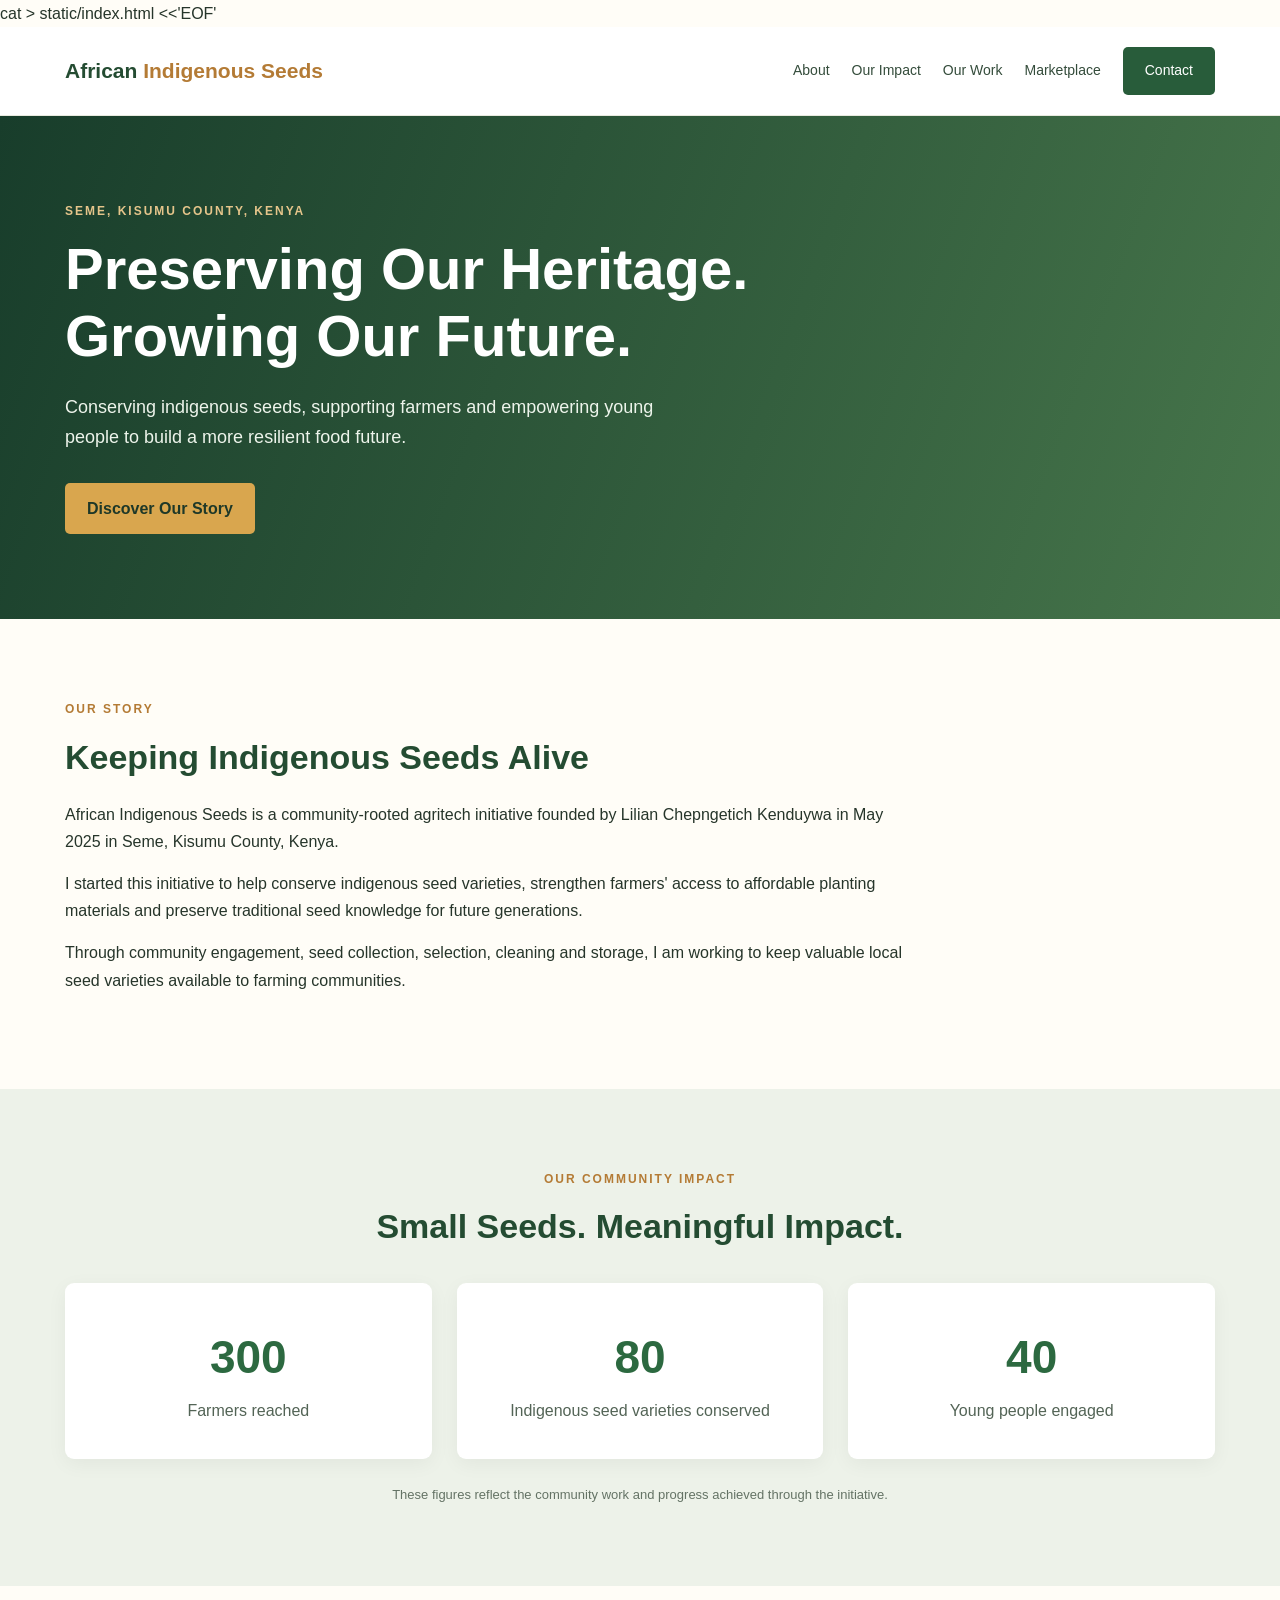
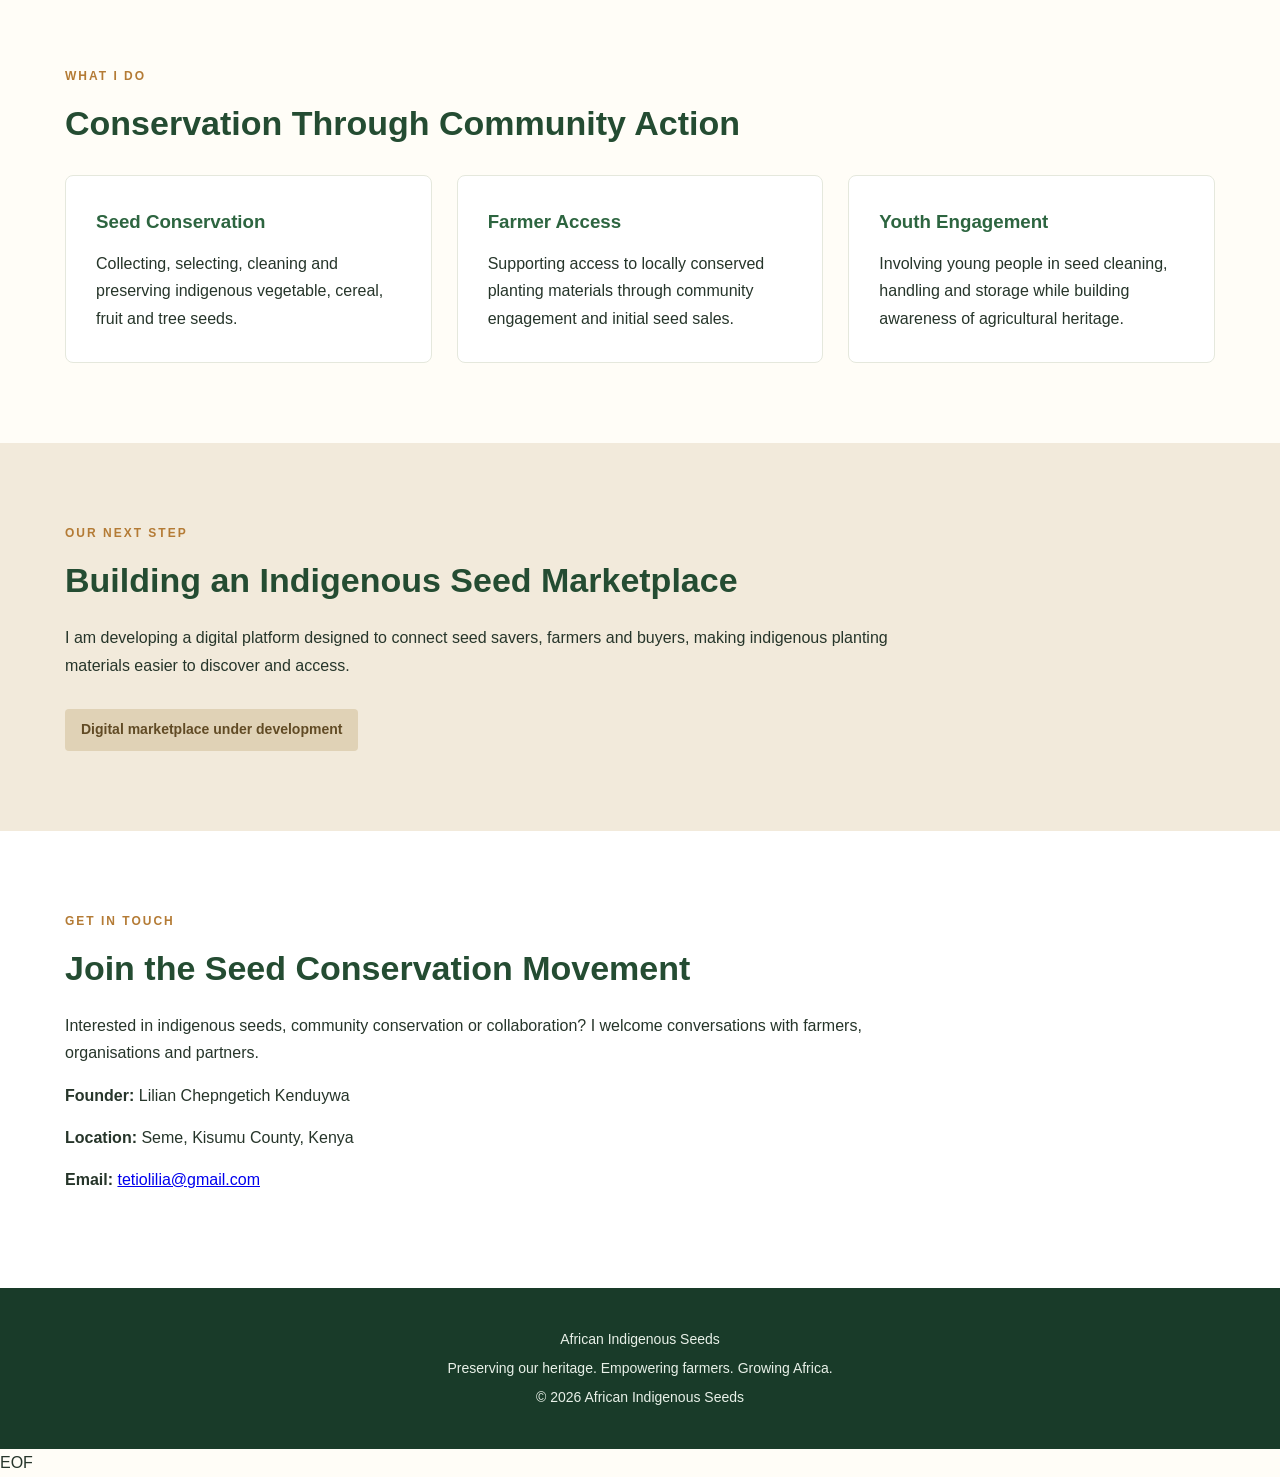
==== static/index.html @ dacdfb58 "Build African Indigenous Seeds website" ====
cat > static/index.html <<'EOF'
<!DOCTYPE html>
<html lang="en">
<head>
    <meta charset="UTF-8">
    <meta name="viewport" content="width=device-width, initial-scale=1.0">
    <meta name="description" content="African Indigenous Seeds preserves indigenous seeds, supports farmers and empowers young people through community-led seed conservation.">
    <title>African Indigenous Seeds | Preserving Our Heritage</title>
    <link rel="stylesheet" href="css/style.css">
</head>
<body>

    <header class="header">
        <div class="container nav">
            <a href="#" class="logo">African <span>Indigenous Seeds</span></a>
            <nav>
                <a href="#about">About</a>
                <a href="#impact">Our Impact</a>
                <a href="#work">Our Work</a>
                <a href="#marketplace">Marketplace</a>
                <a href="#contact" class="nav-button">Contact</a>
            </nav>
        </div>
    </header>

    <main>
        <section class="hero">
            <div class="container hero-content">
                <p class="eyebrow">SEME, KISUMU COUNTY, KENYA</p>
                <h1>Preserving Our Heritage.<br>Growing Our Future.</h1>
                <p class="hero-text">
                    Conserving indigenous seeds, supporting farmers and empowering
                    young people to build a more resilient food future.
                </p>
                <a href="#about" class="button">Discover Our Story</a>
            </div>
        </section>

        <section class="intro section" id="about">
            <div class="container">
                <p class="eyebrow">OUR STORY</p>
                <h2>Keeping Indigenous Seeds Alive</h2>
                <p>
                    African Indigenous Seeds is a community-rooted agritech initiative
                    founded by Lilian Chepngetich Kenduywa in May 2025 in Seme,
                    Kisumu County, Kenya.
                </p>
                <p>
                    I started this initiative to help conserve indigenous seed
                    varieties, strengthen farmers' access to affordable planting
                    materials and preserve traditional seed knowledge for future
                    generations.
                </p>
                <p>
                    Through community engagement, seed collection, selection,
                    cleaning and storage, I am working to keep valuable local
                    seed varieties available to farming communities.
                </p>
            </div>
        </section>

        <section class="impact section" id="impact">
            <div class="container">
                <p class="eyebrow">OUR COMMUNITY IMPACT</p>
                <h2>Small Seeds. Meaningful Impact.</h2>
                <div class="impact-grid">
                    <div class="impact-card">
                        <strong>300</strong>
                        <span>Farmers reached</span>
                    </div>
                    <div class="impact-card">
                        <strong>80</strong>
                        <span>Indigenous seed varieties conserved</span>
                    </div>
                    <div class="impact-card">
                        <strong>40</strong>
                        <span>Young people engaged</span>
                    </div>
                </div>
                <p class="note">
                    These figures reflect the community work and progress achieved
                    through the initiative.
                </p>
            </div>
        </section>

        <section class="work section" id="work">
            <div class="container">
                <p class="eyebrow">WHAT I DO</p>
                <h2>Conservation Through Community Action</h2>
                <div class="work-grid">
                    <article class="work-card">
                        <h3>Seed Conservation</h3>
                        <p>
                            Collecting, selecting, cleaning and preserving indigenous
                            vegetable, cereal, fruit and tree seeds.
                        </p>
                    </article>
                    <article class="work-card">
                        <h3>Farmer Access</h3>
                        <p>
                            Supporting access to locally conserved planting materials
                            through community engagement and initial seed sales.
                        </p>
                    </article>
                    <article class="work-card">
                        <h3>Youth Engagement</h3>
                        <p>
                            Involving young people in seed cleaning, handling and
                            storage while building awareness of agricultural heritage.
                        </p>
                    </article>
                </div>
            </div>
        </section>

        <section class="marketplace section" id="marketplace">
            <div class="container">
                <p class="eyebrow">OUR NEXT STEP</p>
                <h2>Building an Indigenous Seed Marketplace</h2>
                <p>
                    I am developing a digital platform designed to connect seed
                    savers, farmers and buyers, making indigenous planting materials
                    easier to discover and access.
                </p>
                <span class="status">Digital marketplace under development</span>
            </div>
        </section>

        <section class="contact section" id="contact">
            <div class="container">
                <p class="eyebrow">GET IN TOUCH</p>
                <h2>Join the Seed Conservation Movement</h2>
                <p>
                    Interested in indigenous seeds, community conservation or
                    collaboration? I welcome conversations with farmers,
                    organisations and partners.
                </p>
                <p><strong>Founder:</strong> Lilian Chepngetich Kenduywa</p>
                <p><strong>Location:</strong> Seme, Kisumu County, Kenya</p>
                <p><strong>Email:</strong> <a href="mailto:tetiolilia@gmail.com">tetiolilia@gmail.com</a></p>
            </div>
        </section>
    </main>

    <footer>
        <div class="container">
            <p>African Indigenous Seeds</p>
            <p>Preserving our heritage. Empowering farmers. Growing Africa.</p>
            <p>&copy; <span id="current-year"></span> African Indigenous Seeds</p>
        </div>
    </footer>

    <script src="js/script.js"></script>
</body>
</html>
EOF
---- static/css/style.css ----
* {
    margin: 0;
    padding: 0;
    box-sizing: border-box;
}

html {
    scroll-behavior: smooth;
}

body {
    font-family: Arial, sans-serif;
    color: #26352a;
    line-height: 1.7;
    background: #fffdf7;
}

.container {
    width: 90%;
    max-width: 1150px;
    margin: auto;
}

.header {
    background: #ffffff;
    padding: 20px 0;
    border-bottom: 1px solid #e8eadf;
}

.nav {
    display: flex;
    justify-content: space-between;
    align-items: center;
    gap: 20px;
}

.logo {
    font-size: 21px;
    font-weight: bold;
    color: #244c32;
    text-decoration: none;
}

.logo span {
    color: #b47b35;
}

nav {
    display: flex;
    align-items: center;
    gap: 22px;
}

nav a {
    color: #344c3b;
    text-decoration: none;
    font-size: 14px;
}

nav a:hover {
    color: #a66d2c;
}

.nav-button,
.button {
    background: #285c3a;
    color: white;
    padding: 12px 22px;
    border-radius: 5px;
    text-decoration: none;
    display: inline-block;
}

nav .nav-button {
    color: white;
}

.hero {
    min-height: 490px;
    display: flex;
    align-items: center;
    background: linear-gradient(110deg, #183d2b, #47764b);
    color: white;
}

.hero-content {
    padding-top: 85px;
    padding-bottom: 85px;
}

.eyebrow {
    color: #b47b35;
    font-weight: bold;
    letter-spacing: 2px;
    font-size: 12px;
    margin-bottom: 15px;
}

.hero .eyebrow {
    color: #e5c58b;
}

.hero h1 {
    font-size: clamp(36px, 5vw, 58px);
    line-height: 1.15;
    margin-bottom: 22px;
}

.hero-text {
    max-width: 620px;
    font-size: 18px;
    margin-bottom: 30px;
    color: #edf4eb;
}

.button {
    background: #d9a64e;
    color: #1e3828;
    font-weight: bold;
}

.section {
    padding: 80px 0;
}

.section h2 {
    font-size: 34px;
    line-height: 1.3;
    margin-bottom: 22px;
    color: #244c32;
}

.intro p:not(.eyebrow),
.marketplace p:not(.eyebrow),
.contact p:not(.eyebrow) {
    max-width: 850px;
    margin-bottom: 15px;
}

.impact {
    background: #edf2e9;
    text-align: center;
}

.impact-grid {
    display: grid;
    grid-template-columns: repeat(3, 1fr);
    gap: 25px;
    margin-top: 35px;
}

.impact-card {
    background: white;
    padding: 35px 20px;
    border-radius: 9px;
    box-shadow: 0 5px 20px rgba(0, 0, 0, 0.05);
}

.impact-card strong {
    display: block;
    color: #2c6940;
    font-size: 46px;
}

.impact-card span {
    color: #536456;
}

.note {
    margin-top: 25px;
    font-size: 13px;
    color: #647365;
}

.work-grid {
    display: grid;
    grid-template-columns: repeat(3, 1fr);
    gap: 25px;
    margin-top: 30px;
}

.work-card {
    padding: 30px;
    border: 1px solid #e5e8dd;
    border-radius: 8px;
    background: white;
}

.work-card h3 {
    color: #2d6540;
    margin-bottom: 12px;
}

.marketplace {
    background: #f2eadb;
}

.status {
    display: inline-block;
    margin-top: 15px;
    padding: 9px 16px;
    background: #e0d2b6;
    color: #614b25;
    border-radius: 4px;
    font-size: 14px;
    font-weight: bold;
}

.contact {
    background: white;
}

footer {
    background: #193b29;
    color: #e8f0e8;
    text-align: center;
    padding: 35px 0;
    font-size: 14px;
}

footer p {
    margin: 5px 0;
}

@media (max-width: 768px) {
    .nav {
        flex-direction: column;
    }

    nav {
        flex-wrap: wrap;
        justify-content: center;
        gap: 13px;
    }

    .hero {
        min-height: 400px;
    }

    .impact-grid,
    .work-grid {
        grid-template-columns: 1fr;
    }

    .section {
        padding: 55px 0;
    }

    .section h2 {
        font-size: 28px;
    }
}
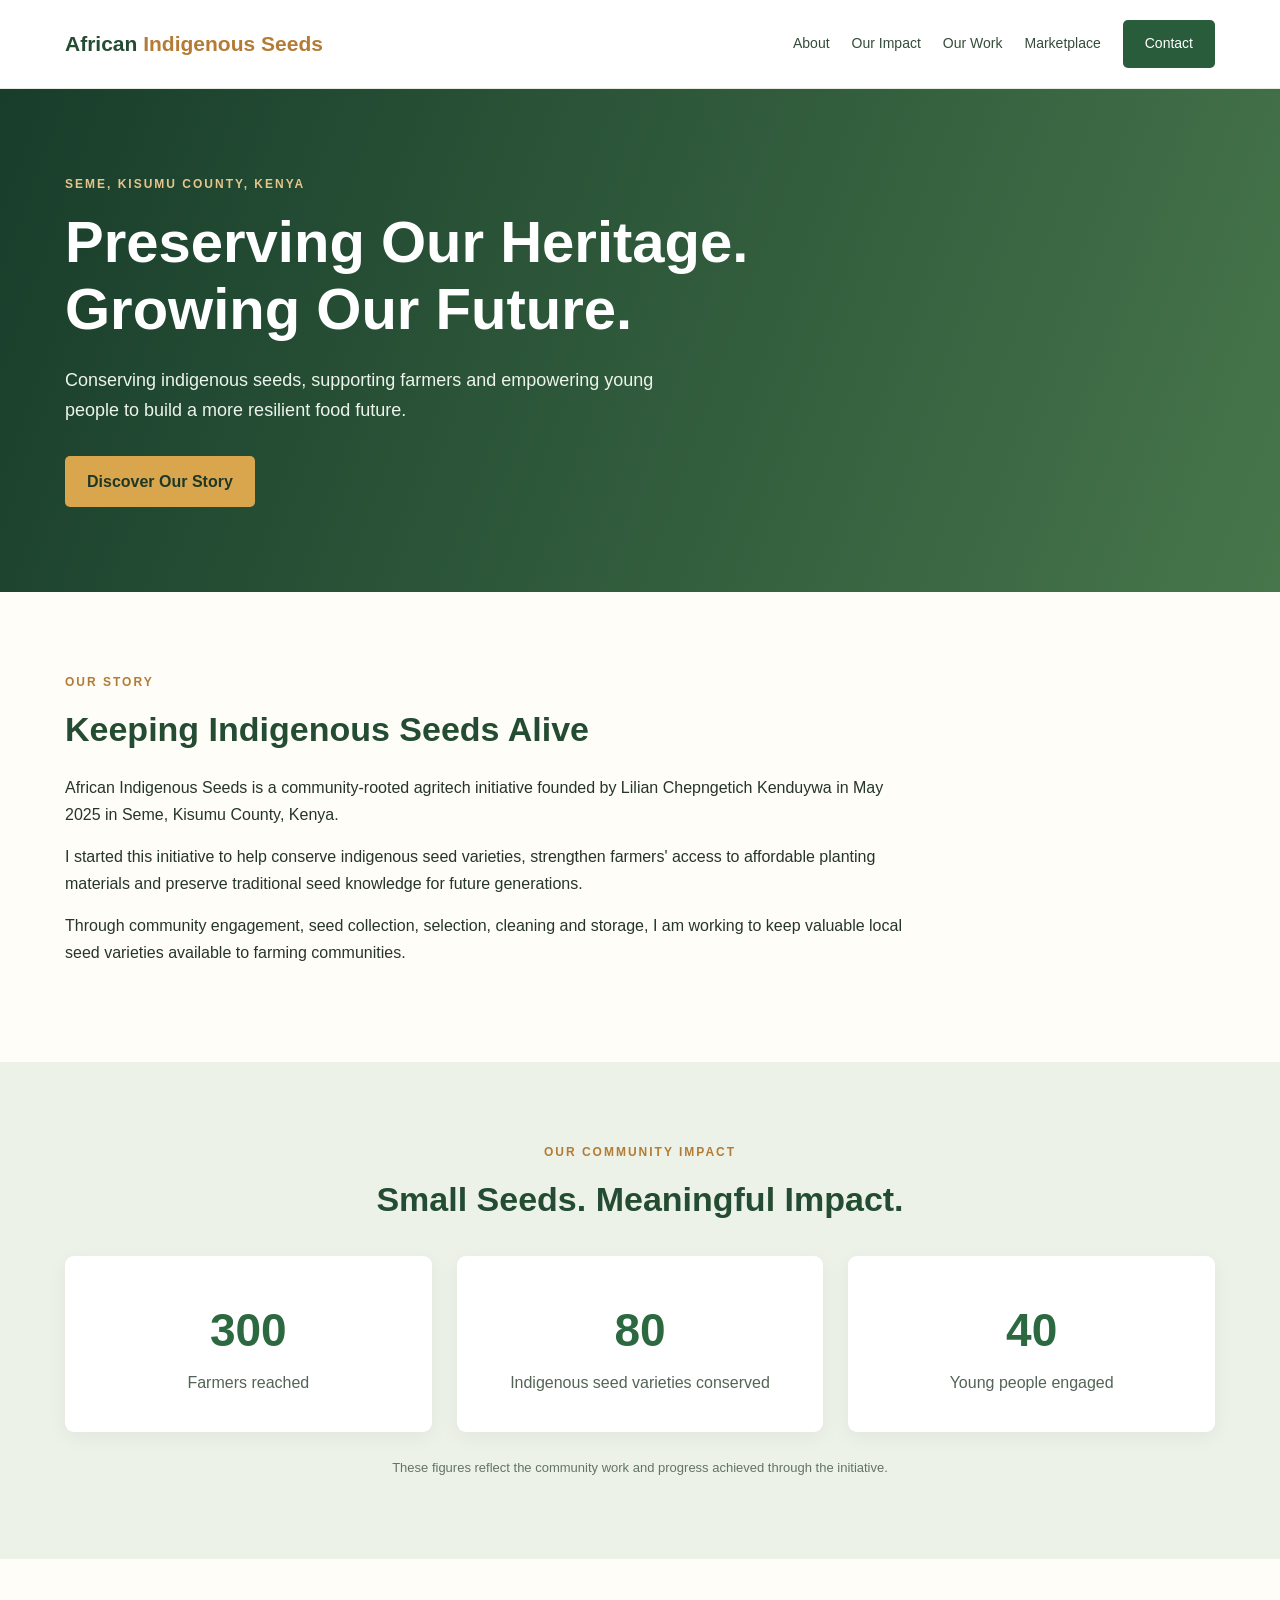
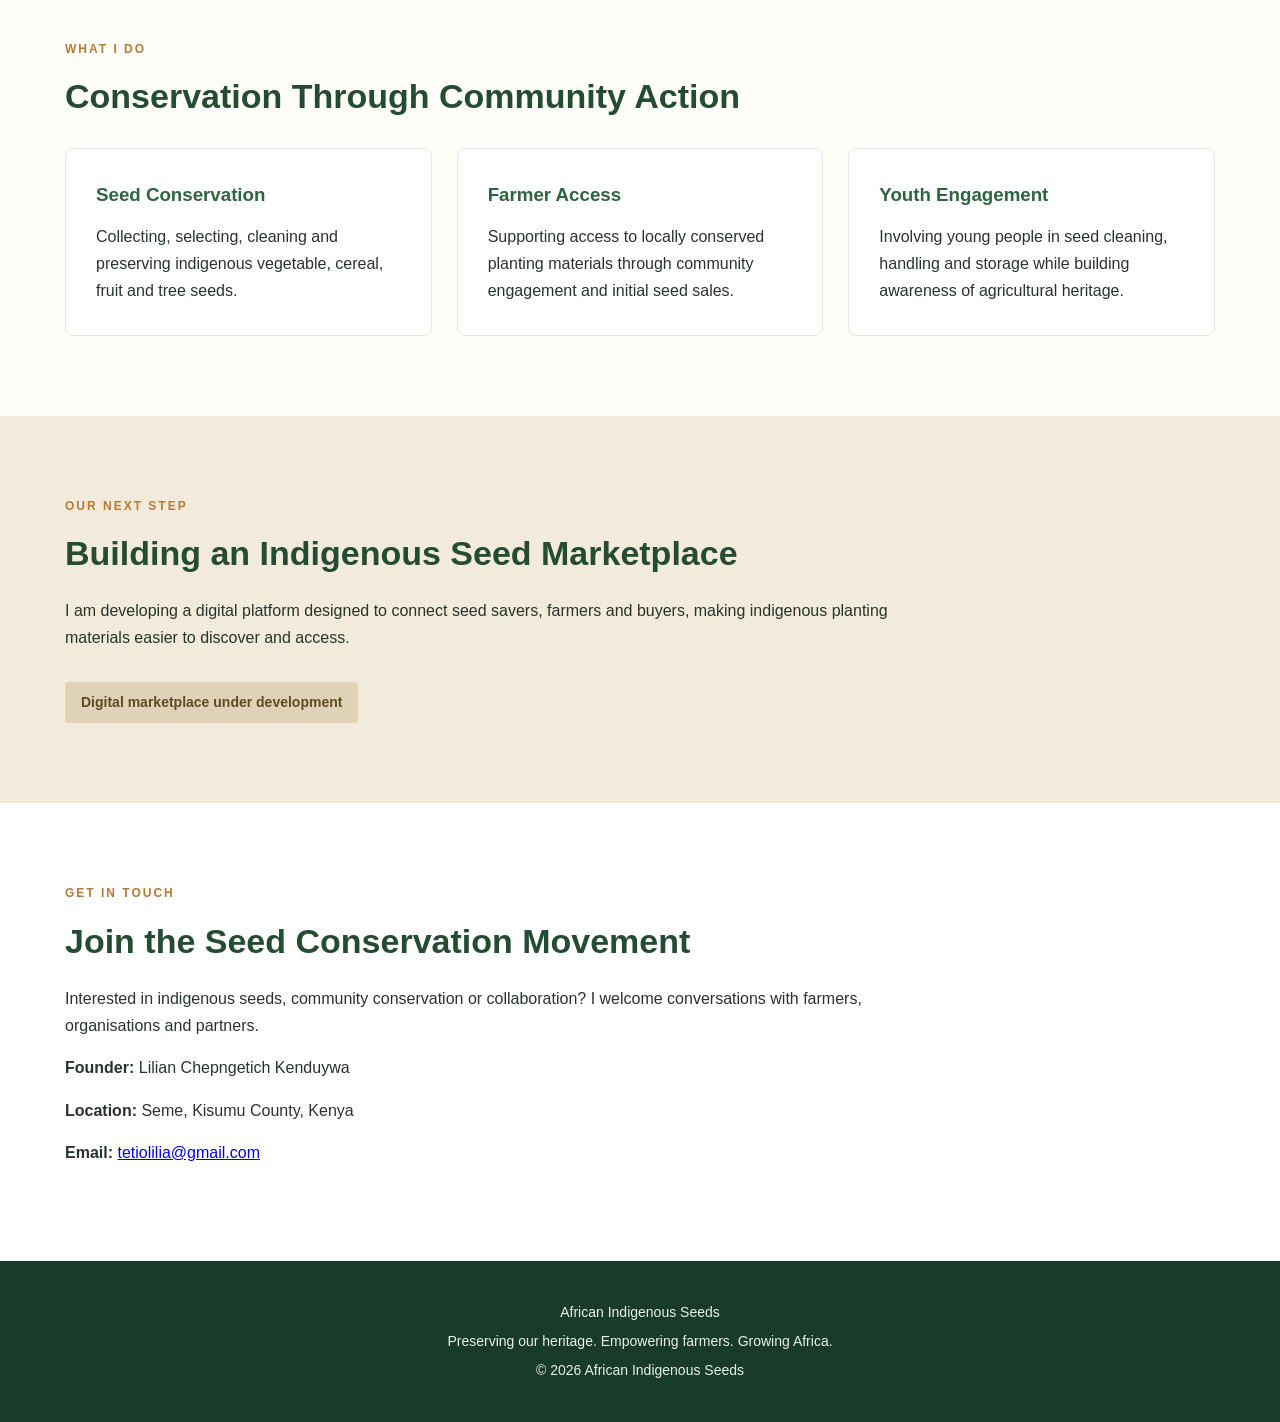
==== commit d6c63bd6: "Fix HTML files for website deployment" ====
--- a/static/index.html
+++ b/static/index.html
@@ -1,4 +1,3 @@
-cat > static/index.html <<'EOF'
 <!DOCTYPE html>
 <html lang="en">
 <head>
@@ -154,4 +153,3 @@
     <script src="js/script.js"></script>
 </body>
 </html>
-EOF
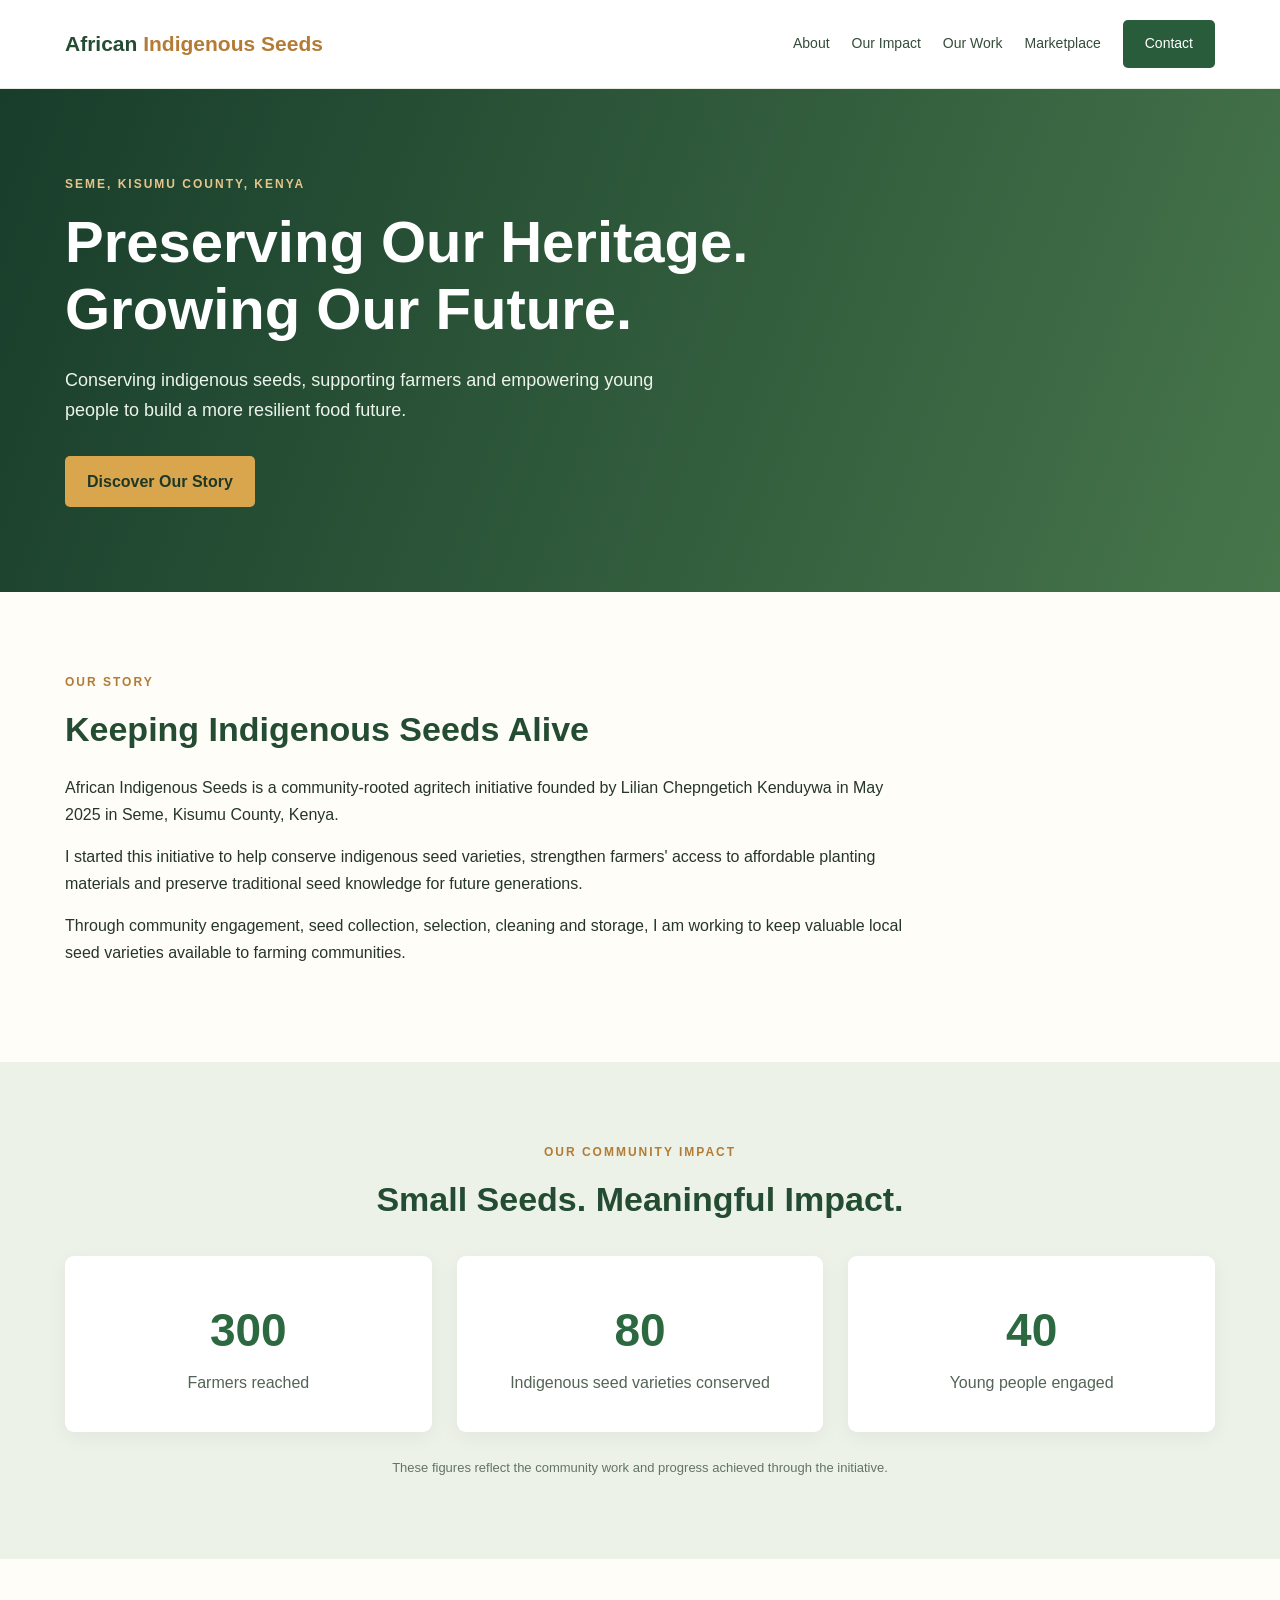
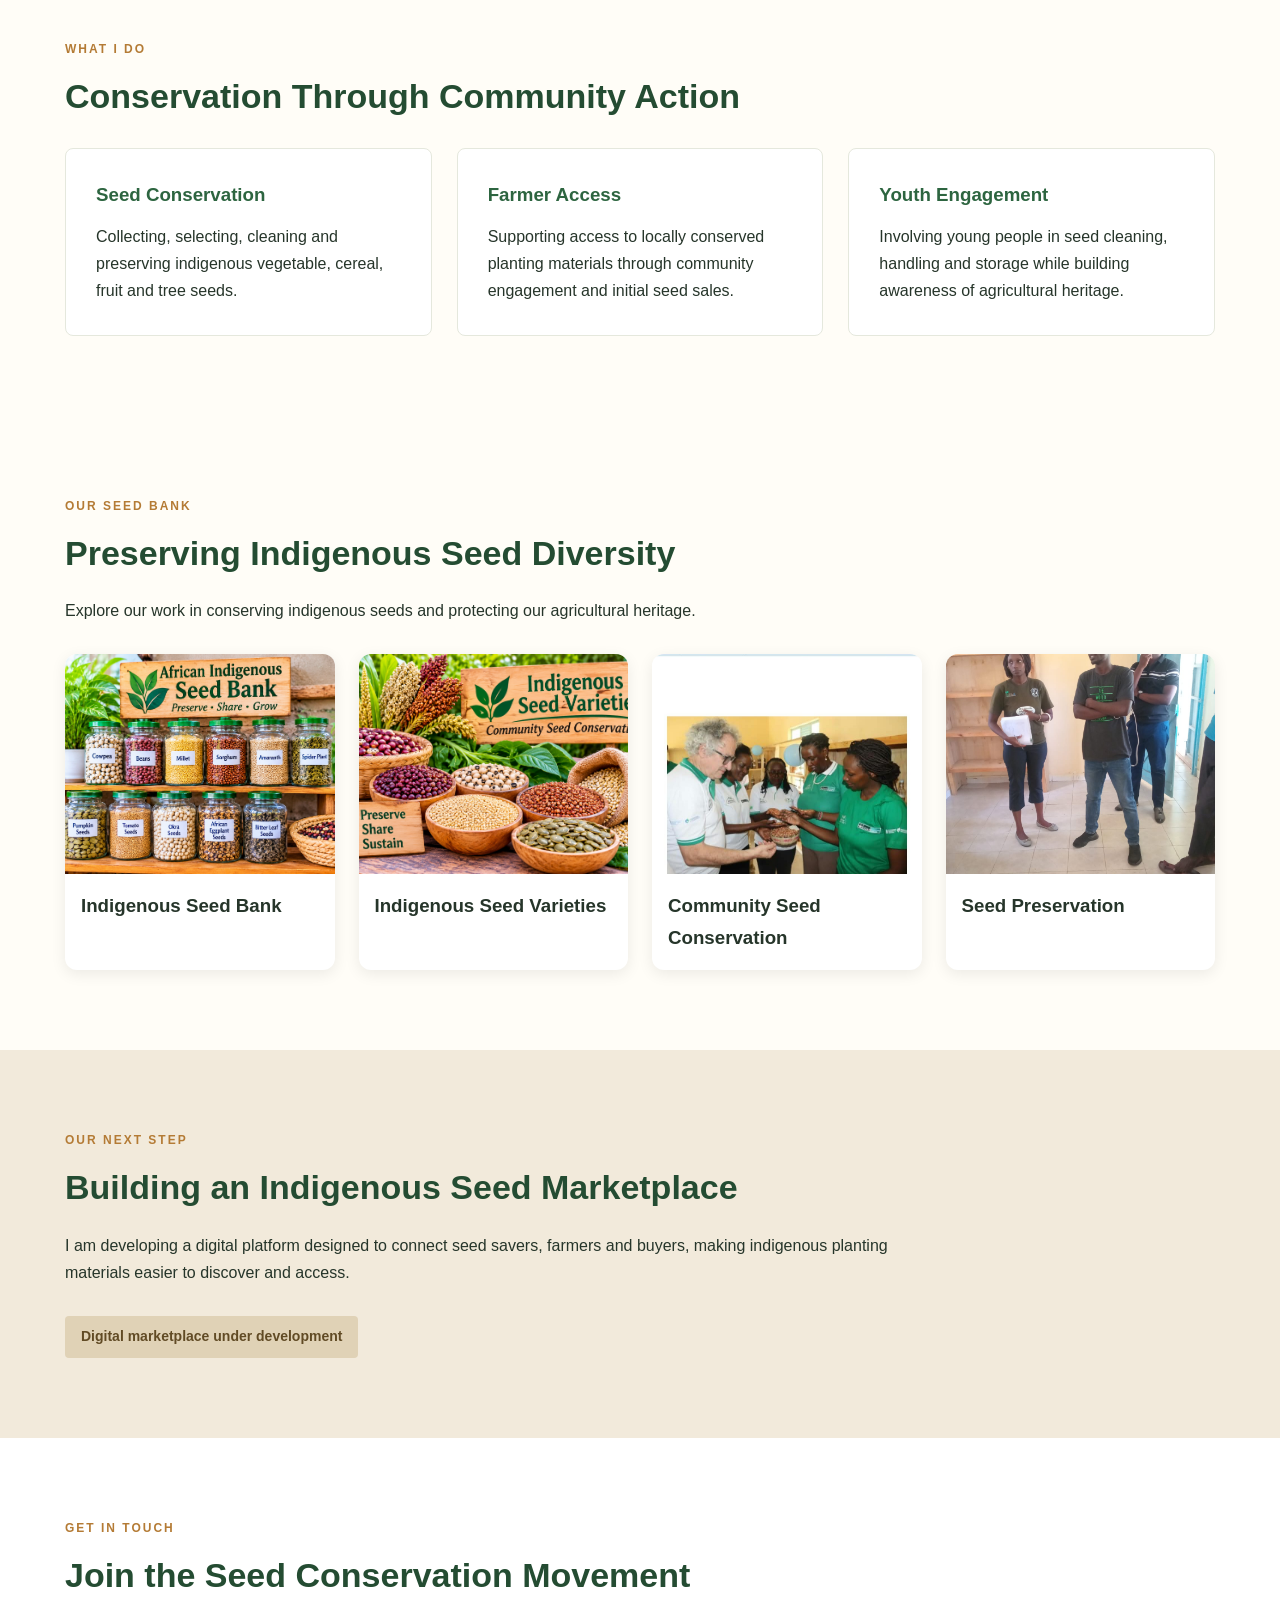
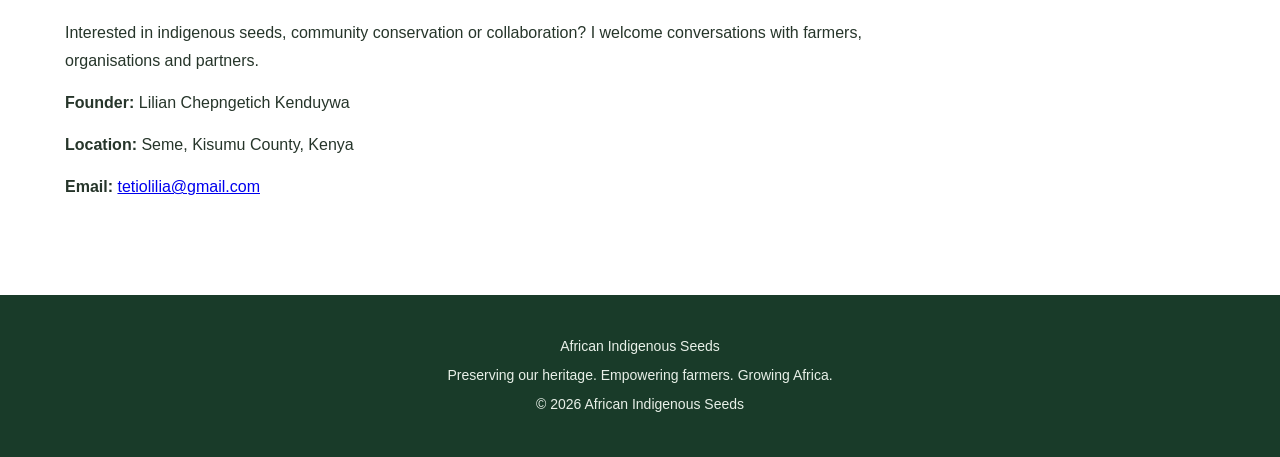
==== commit 64d0f903: "Add indigenous seed bank photo gallery" ====
--- a/static/index.html
+++ b/static/index.html
@@ -113,6 +113,33 @@
             </div>
         </section>
 
+
+        <section class="gallery section" id="gallery">
+            <div class="container">
+                <p class="eyebrow">OUR SEED BANK</p>
+                <h2>Preserving Indigenous Seed Diversity</h2>
+                <p>Explore our work in conserving indigenous seeds and protecting our agricultural heritage.</p>
+                <div class="gallery-grid">
+                    <article class="gallery-card">
+                        <img src="images/indigenous-seed-bank.png" alt="African Indigenous Seed Bank">
+                        <h3>Indigenous Seed Bank</h3>
+                    </article>
+                    <article class="gallery-card">
+                        <img src="images/indigenous-seed-varieties.png" alt="Indigenous seed varieties">
+                        <h3>Indigenous Seed Varieties</h3>
+                    </article>
+                    <article class="gallery-card">
+                        <img src="images/seedbank1.jpg" alt="Community seed bank">
+                        <h3>Community Seed Conservation</h3>
+                    </article>
+                    <article class="gallery-card">
+                        <img src="images/seedbank2.jpg" alt="Indigenous seed preservation">
+                        <h3>Seed Preservation</h3>
+                    </article>
+                </div>
+            </div>
+        </section>
+
         <section class="marketplace section" id="marketplace">
             <div class="container">
                 <p class="eyebrow">OUR NEXT STEP</p>
--- a/static/css/style.css
+++ b/static/css/style.css
@@ -249,4 +249,30 @@
     .section h2 {
         font-size: 28px;
     }
-}+}
+
+.gallery-grid {
+    display: grid;
+    grid-template-columns: repeat(auto-fit, minmax(230px, 1fr));
+    gap: 24px;
+    margin-top: 30px;
+}
+
+.gallery-card {
+    background: #fff;
+    border-radius: 12px;
+    overflow: hidden;
+    box-shadow: 0 4px 15px rgba(0,0,0,0.08);
+}
+
+.gallery-card img {
+    width: 100%;
+    height: 220px;
+    object-fit: cover;
+    display: block;
+}
+
+.gallery-card h3 {
+    padding: 16px;
+    margin: 0;
+}
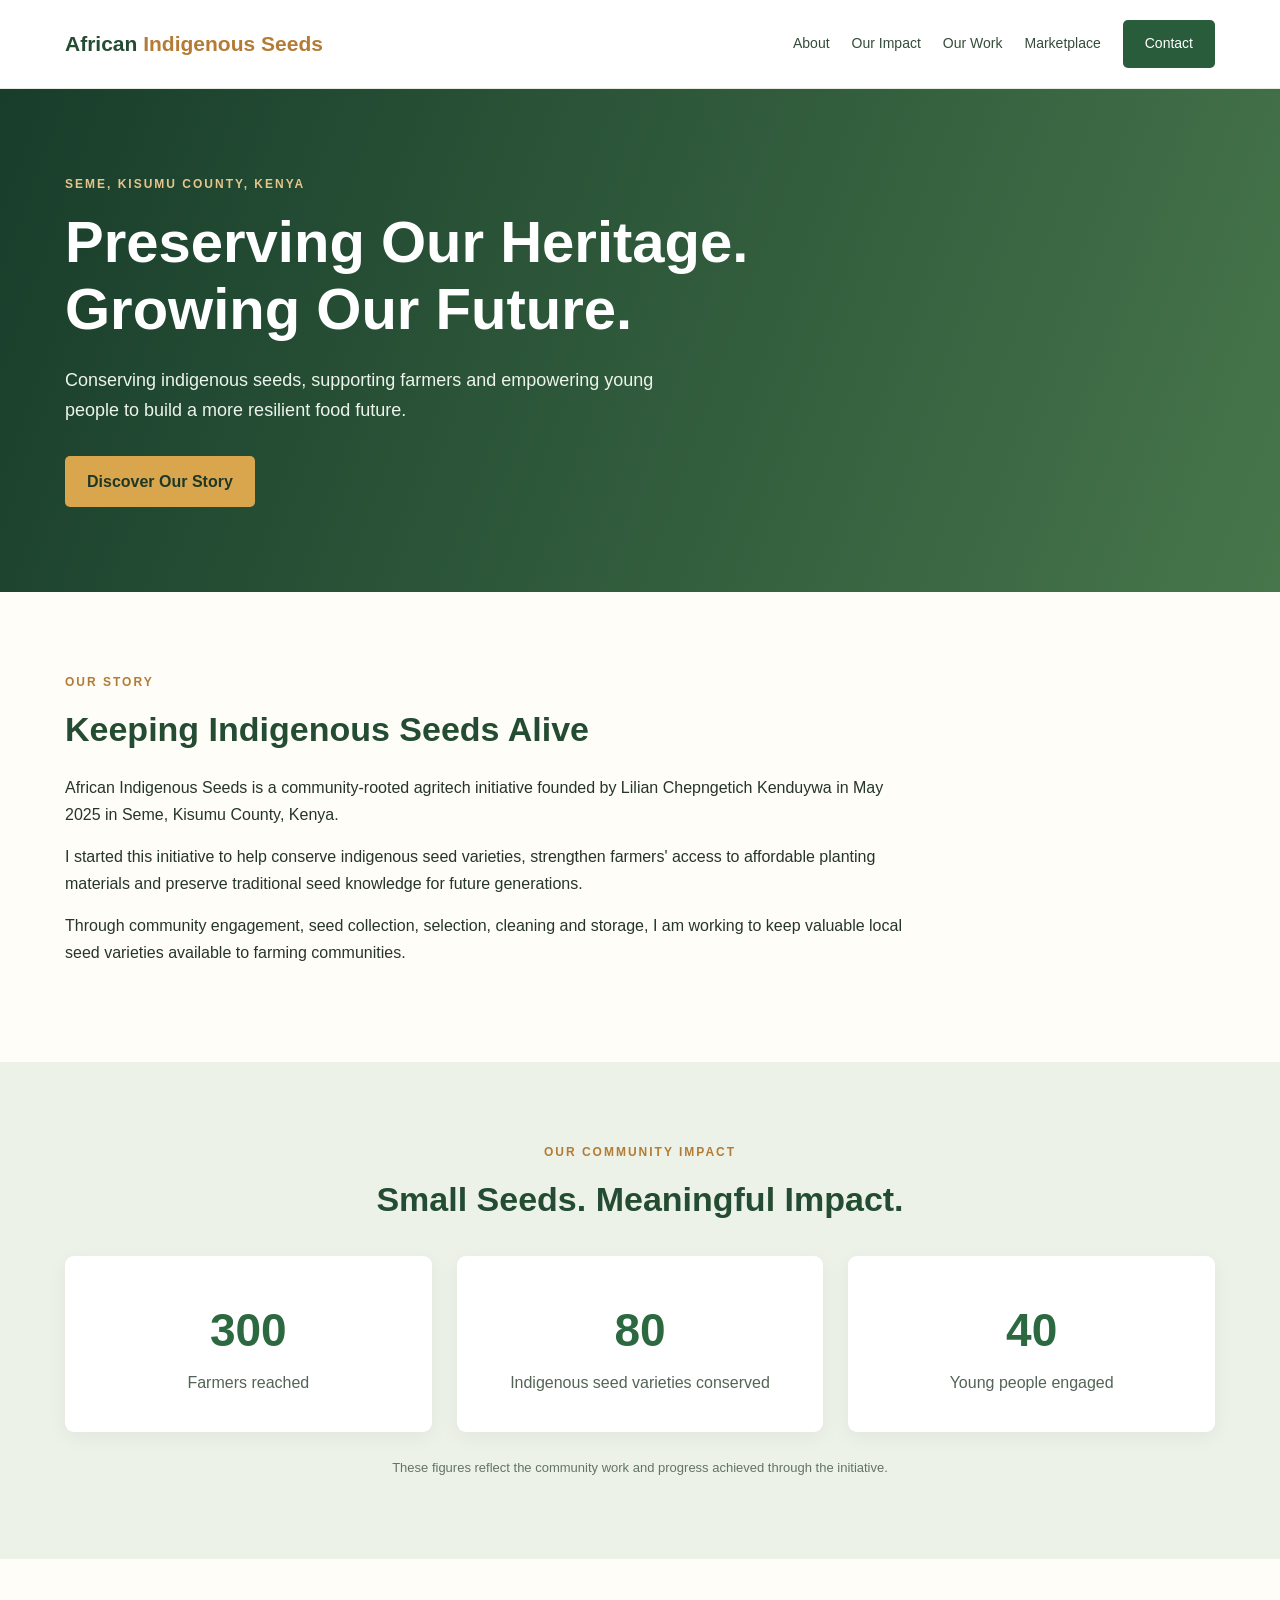
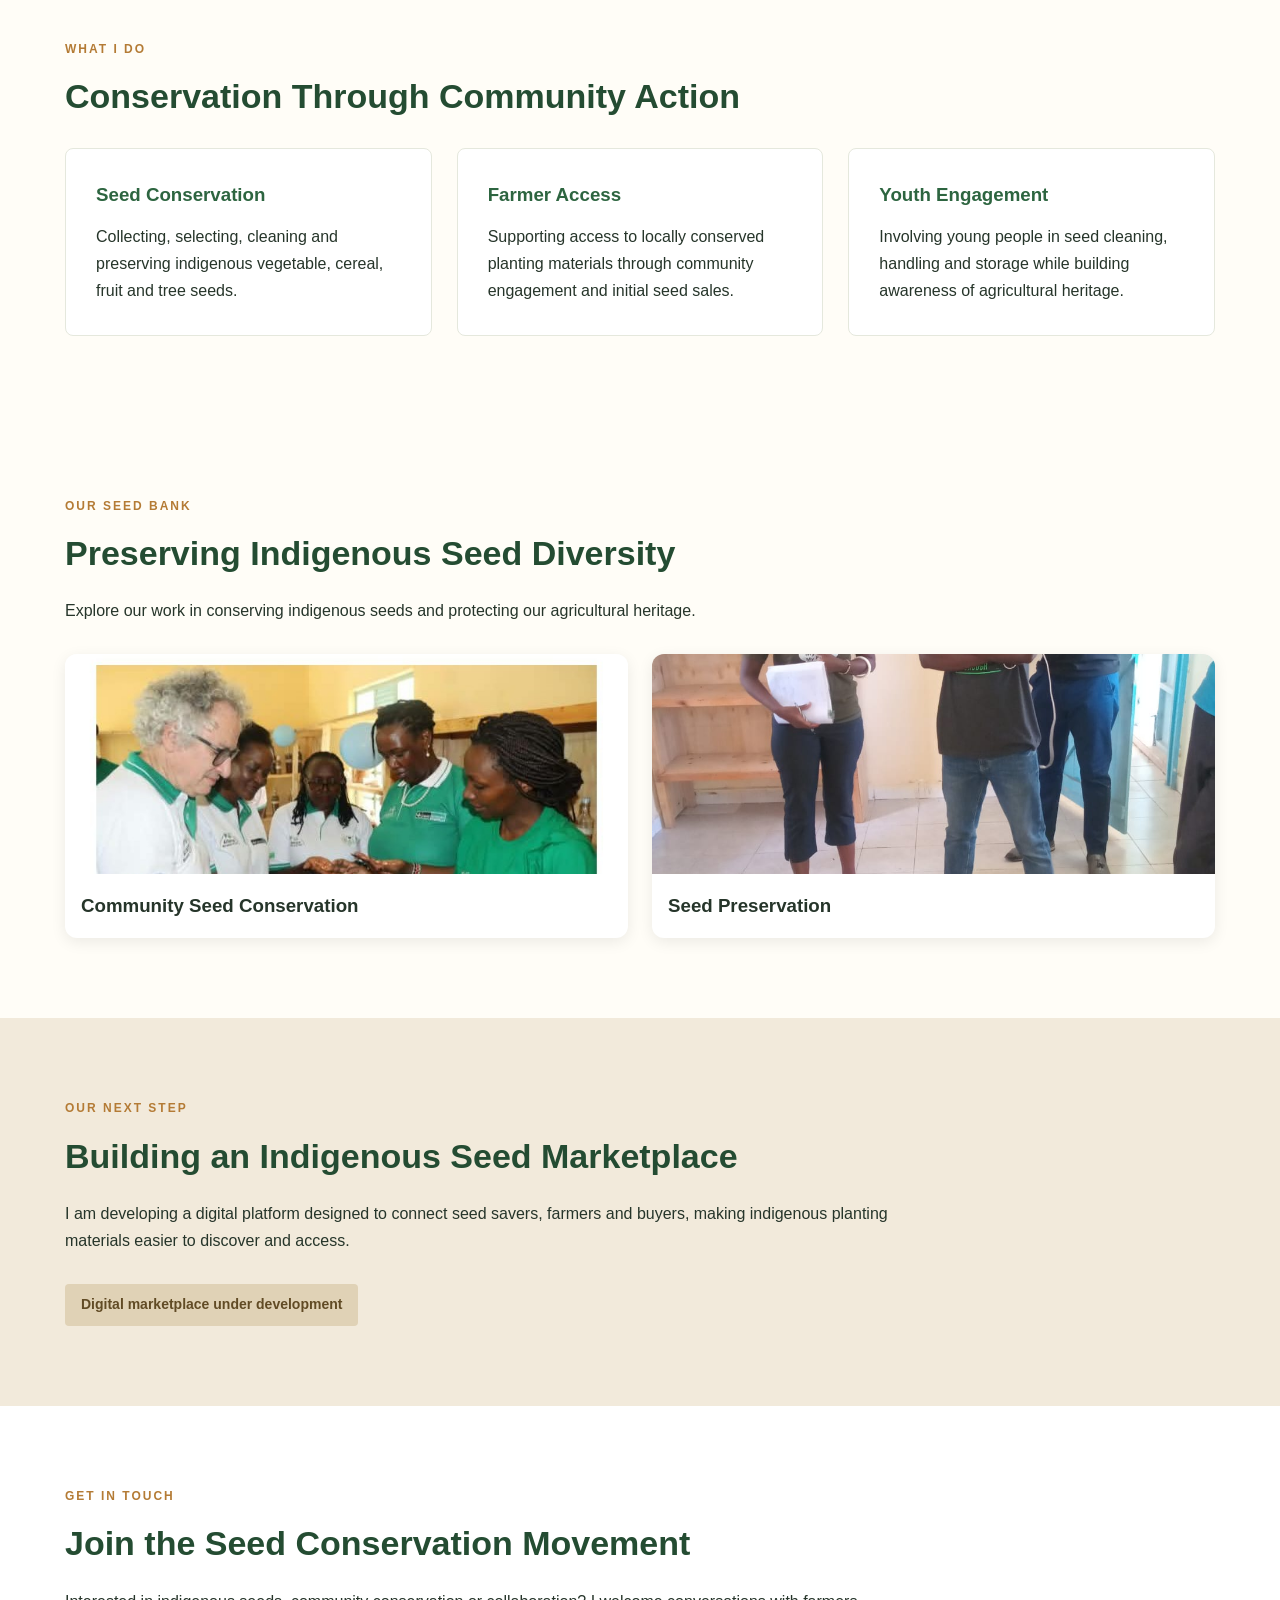
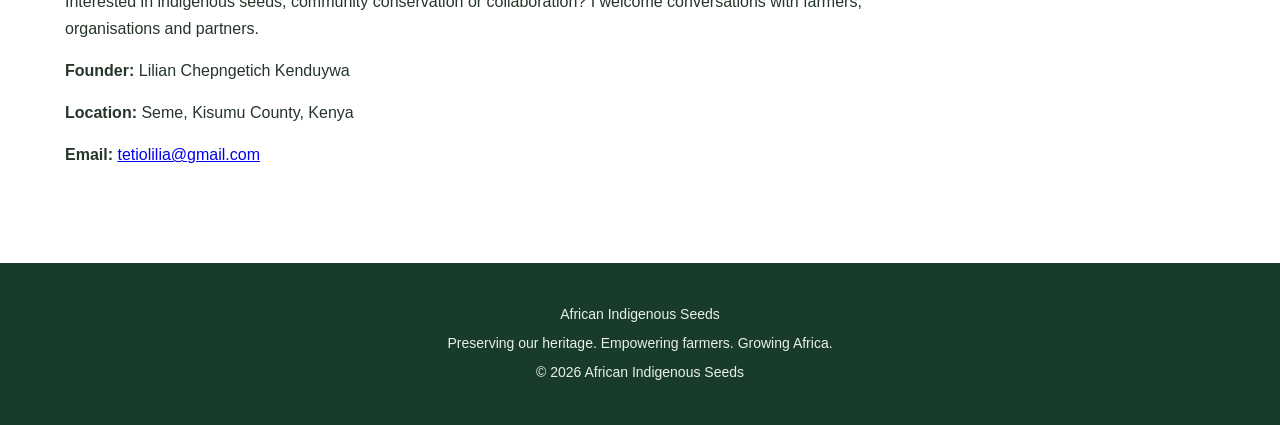
==== commit d99f3ac4: "Remove illustrations and keep original seed photos" ====
--- a/static/index.html
+++ b/static/index.html
@@ -120,14 +120,8 @@
                 <h2>Preserving Indigenous Seed Diversity</h2>
                 <p>Explore our work in conserving indigenous seeds and protecting our agricultural heritage.</p>
                 <div class="gallery-grid">
-                    <article class="gallery-card">
-                        <img src="images/indigenous-seed-bank.png" alt="African Indigenous Seed Bank">
-                        <h3>Indigenous Seed Bank</h3>
-                    </article>
-                    <article class="gallery-card">
-                        <img src="images/indigenous-seed-varieties.png" alt="Indigenous seed varieties">
-                        <h3>Indigenous Seed Varieties</h3>
-                    </article>
+                    
+                    
                     <article class="gallery-card">
                         <img src="images/seedbank1.jpg" alt="Community seed bank">
                         <h3>Community Seed Conservation</h3>
